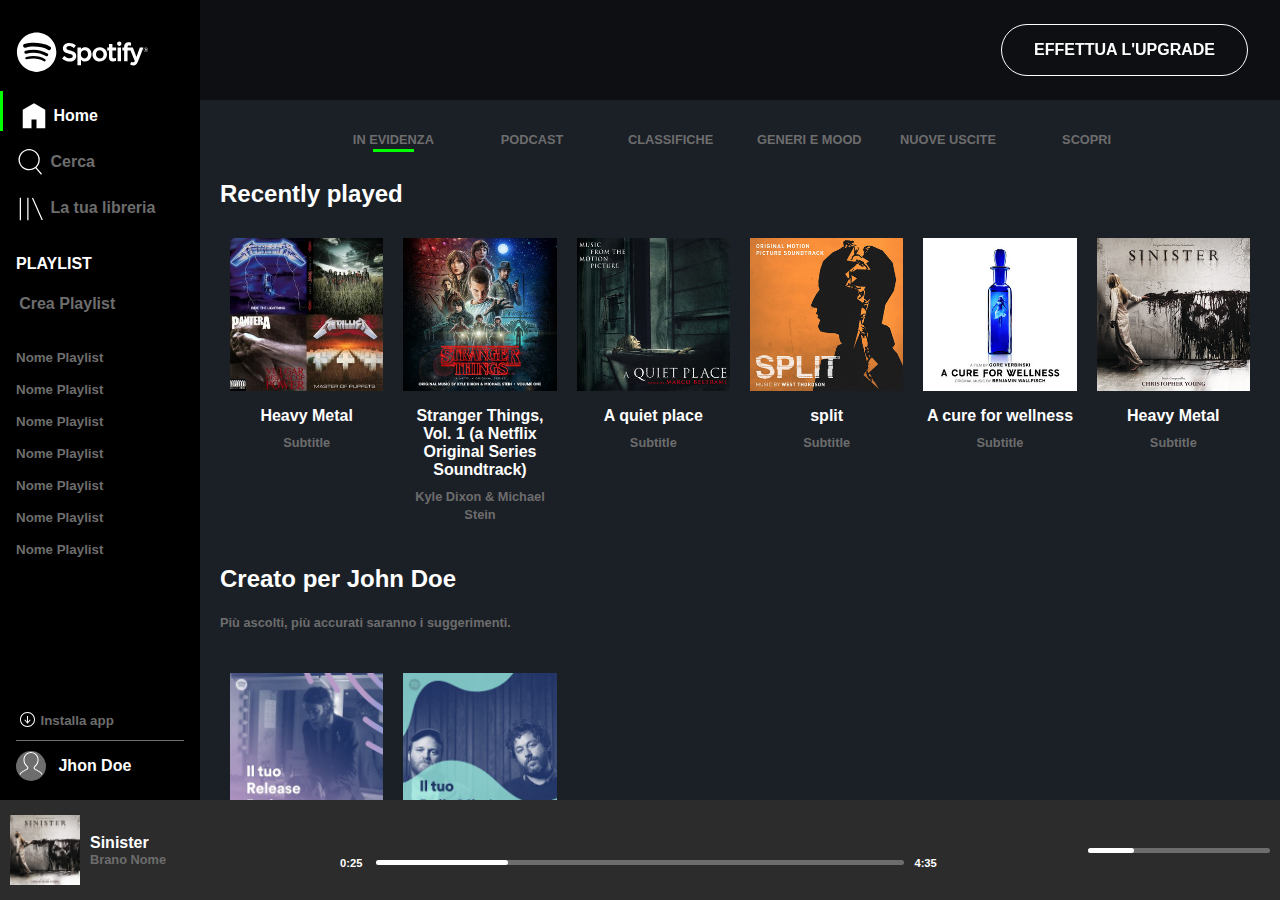
==== Bonus/index.html @ 8b824343 "creazione cartella bonus con file annessi" ====
<!DOCTYPE html>
<html lang="en">
<head>
    <meta charset="UTF-8">
    <meta http-equiv="X-UA-Compatible" content="IE=edge">
    <meta name="viewport" content="width=device-width, initial-scale=1.0">
    <title>Spotify</title>
    <link rel="stylesheet" href="css/style.css">
    <meta name="viewport" content="width=device-width, initial-scale=1.0">
    <link rel="stylesheet" href="https://cdnjs.cloudflare.com/ajax/libs/font-awesome/6.3.0/css/all.min.css" integrity="sha512-SzlrxWUlpfuzQ+pcUCosxcglQRNAq/DZjVsC0lE40xsADsfeQoEypE+enwcOiGjk/bSuGGKHEyjSoQ1zVisanQ==" crossorigin="anonymous" referrerpolicy="no-referrer" />

</head>
<body>
    <main class="flex">
        <aside>
            <nav class="barra_ricerca">
                <div class="barra_alta">
                    <section id="logo" class="barra_padding">
                        <a class="logo_piccolo" href="#">
                            <img class="image font_big" src="img/logo-small.svg" alt="logo spotify">
                            
                        </a>

                        <a class="none" href="#">
                            <img class="image image_big" src="img/logo.svg" alt="logo spotify">                            
                        </a>   
                    </section>
                    
    
                    <section id="naviga">
                        <a class="desc_nav border" href="#">
                            <img class="image" src="img/home.svg" alt="home">
                            <span class="vertical_a none">Home</span>
                        </a>
    
                        <a class="desc_nav barra_padding" href="#">
                            <img class="image" src="img/search.svg" alt="ricerca">
                            <span class="vertical_a g_color none">Cerca</span>
                        </a>
    
                        <a class="desc_nav barra_padding" href="#">
                            <img class="image" src="img/libreria.svg" alt="libreria">
                            <span class="vertical_a g_color none">La tua libreria</span>
                        </a>
                    </section>
    
                    <section id="playlist" class="barra_padding" >
                        <div class="crea_p none">
                            <h4>PLAYLIST</h4>
                            <i class="icon_img fa-solid fa-square-plus"></i>
                            <span class="vertical_a g_color hover_combo">Crea Playlist</span>   
                        </div>
    
                        <div class="lista_p none">
                            <ul class="smaller">
                                <li class="vertical_a g_color">Nome Playlist</li>
                                <li class="vertical_a g_color">Nome Playlist</li>
                                <li class="vertical_a g_color">Nome Playlist</li>
                                <li class="vertical_a g_color">Nome Playlist</li>
                                <li class="vertical_a g_color">Nome Playlist</li>
                                <li class="vertical_a g_color">Nome Playlist</li>
                                <li class="vertical_a g_color">Nome Playlist</li>
                            </ul>
                            
                        </div>
                    </section>
                </div>
                
                <div class="barra_bassa barra_padding">
                    <section id="azioni">
                        <a class="desc_nav border_b" href="#">
                            <img class="image img_smaller" src="img/download.svg" alt="ricerca">
                            <span class="vertical_a g_color smaller none">Installa app</span>
                        </a>
                        
                        <a class="desc_nav" href="#">
                            <img class="image bg_color" src="img/profile.svg" alt="home">
                            <span class="vertical_a none">Jhon Doe</span>
                        </a>
                    </section>
                </div>
            </nav>
        </aside>

        <section id="esplora">
            <div class="esplora_header allinea flex">
                <a class="btn" href="">EFFETTUA L'UPGRADE</a>
            </div>

            <nav class="categorie">
                <ul class="categorie_list flex">
                    <li class="li_hov"><a class="bordo bordo_piccolo" href="#">IN EVIDENZA</a></li>
                    <li class="li_hov"><a class="bordo bordo_hov" href="#">PODCAST</a></li>
                    <li class="li_hov"><a class="bordo bordo_hov" href="#">CLASSIFICHE</a></li>
                    <li class="li_hov"><a class="bordo bordo_hov" href="#">GENERI E MOOD</a></li>
                    <li class="li_hov"><a class="bordo bordo_hov" href="#">NUOVE USCITE</a></li>
                    <li class="li_hov"><a class="bordo bordo_hov" href="#">SCOPRI</a></li>
                </ul>
            </nav>

            <section id="recenti">
                <h2>Recently played</h2>

                <div class="recenti_list flex">
                    <div class="brano">
                        <div class="img">
                            <img class="album" src="img/metal_lifting.jpg" alt="album metal">
                            <div class="layover">
                                <i class="icona_colore fa-regular fa-circle-play"></i>
                            </div>
                        </div>
                        <h4>Heavy Metal</h4>
                        <span class="artista">Subtitle</span>
                    </div>

                    <div class="brano">
                        <div class="img">
                            <img class="album" src="img/stranger.jpeg" alt="album stranger things">
                            <div class="layover">
                                <i class="icona_colore fa-regular fa-circle-play"></i>
                            </div>
                        </div>
                        <h4>Stranger Things, Vol. 1 (a Netflix Original Series Soundtrack)</h4>
                        <span class="artista">Kyle Dixon & Michael Stein</span>
                    </div>

                    <div class="brano">
                        <div class="img">
                            <img class="album" src="img/aquietplace.jpeg" alt="album a quiet place">
                            <div class="layover">
                                <i class="icona_colore fa-regular fa-circle-play"></i>
                            </div>
                        </div>
                        <h4>A quiet place</h4>
                        <span class="artista">Subtitle</span>
                    </div>

                    <div class="brano">
                        <div class="img">
                            <img class="album" src="img/split.jpeg" alt=" album split">
                            <div class="layover">
                                <i class="icona_colore fa-regular fa-circle-play"></i>
                            </div>
                        </div>
                        <h4>split</h4>
                        <span class="artista">Subtitle</span>
                    </div>

                    <div class="brano">
                        <div class="img">
                            <img class="album" src="img/cure.jpeg" alt="album a cure">
                            <div class="layover">
                                <i class="icona_colore fa-regular fa-circle-play"></i>
                            </div>
                        </div>
                        <h4>A cure for wellness</h4>
                        <span class="artista">Subtitle</span>
                    </div>

                    <div class="brano">
                        <div class="img">
                            <img class="album" src="img/sinister.jpeg" alt="album sinister">
                            <div class="layover">
                                <i class="icona_colore fa-regular fa-circle-play"></i>
                            </div>
                        </div>
                        <h4>Heavy Metal</h4>
                        <span class="artista">Subtitle</span>
                    </div>

                </div>
            </section>

            <section id="per_te">
                <h2>Creato per John Doe</h2>
                <span class="sottotitolo">Più ascolti, più accurati saranno i suggerimenti.</span>

                <div class="per_te_list flex">
                    <div class="brano">
                        <div class="img">
                            <img class="album" src="img/radar.jpeg" alt="album per te">
                            <div class="layover">
                                <i class="icona_colore fa-regular fa-circle-play"></i>
                            </div>
                        </div>
                        <h4>Release Radar</h4>
                        
                    </div>

                    <div class="brano">
                        <div class="img">
                            <img class="album" src="img/mixdaily.jpeg" alt="album daily mix">
                            <div class="layover">
                                <i class="icona_colore fa-regular fa-circle-play"></i>
                            </div>
                        </div>
                        <h4>Daily Mix 1</h4>
                    </div>
                </div>
            </section>
            

            <section id="popolari">
                <h2>Artisti più popolari</h2>
                <span class="sottotitolo">Più ascolti, più accurati saranno i suggerimenti.</span>
                <div class="popolari_list flex">
                    <div class="brano">
                        <div class="img">
                            <img class="album album_tondo" src="img/youg.jpeg" alt="album popolare">
                            <div class="layover layover_border">
                                <i class="icona_colore fa-regular fa-circle-play"></i>
                            </div>
                        </div>
                        <h4>Lana del Ray</h4>
                        
                    </div>

                    <div class="brano">
                        <div class="img img_radius">
                            <img class="album album_tondo" src="img/einaudi.jpeg" alt="album popolare 2">
                            <div class="layover layover_border">
                                <i class="icona_colore fa-regular fa-circle-play"></i>
                            </div>
                        </div>
                        <h4>Ludovico Einaudi</h4>
                    </div>
                </div>
            </section>
        </section>
    </main>

    <footer>
        <div class="container flex flex_between">
            <div class="canzone flex col">
                <div class="album_attivo flex">
                    <img class="album_mini" src="img/sinister.jpeg" alt="album attivo">
                </div>

                <div class="titolo_autore flex">
                    <h4>Sinister</h4>
                    <span>Brano Nome</span>
                </div>

                <div class="azioni flex">
                    <i class="ico_azioni fa-regular fa-heart"></i>
                    <i class="ico_azioni fa-regular fa-folder"></i>
                </div>
            </div>

            <div class="barra_rip flex">
                <div class="tasti_rip">
                    <i class="fa-solid fa-shuffle"></i>
                    <i class="fa-solid fa-backward-step"></i>
                    <i class="play_b fa-regular fa-circle-play"></i>
                    <i class="fa-solid fa-forward-step"></i>
                    <i class="fa-solid fa-rotate-right"></i>

                </div>

                <div class="sez_barra flex">
                    <div class="tempo">0:25</div>
                    
                    <div class="barra">
                        <div class="barra_mini">
                            <div class="punto"></div>
                        </div>
                    </div>

                    <div class="tempo">4:35</div>
                    
                </div>
            </div>

            <div class=" volume flex col">
                <i class="fa-solid fa-bars"></i>
                <i class="fa-solid fa-tv"></i>
                <i class="fa-solid fa-volume-high"></i>
                <div class="barra">
                    <div class="barra_mini">
                        <div class="punto"></div>
                    </div>
                </div>
            </div>
        </div>
    </footer>
</body>
</html>
---- Bonus/css/style.css ----
* {
    padding: 0;
    margin: 0;
    box-sizing: border-box;
}

body {
    font-family: sans-serif;
    min-width: 435px;
}

/* inizio debug */



.li_sopra {
    font-size: 1.5rem;
}


.li_sotto {
    margin-top: 3rem;
}
.ul_sopra li {
    padding: 10px; 
}

.libreria {
    width: 100%;
}

.playlist {
    
    background-color: red;
    display: none;
    height: 200px;
    font-size: 1rem;
}

.playlist span {
    display: block;
}


.barra_bassa {
    background-color: black;
    height: 100px;
 }

/* 
fine debug */

/* inizio utility */

:root {
    --gray-f: #2c2c2c;
    --main-c: #1b1f26;
    --black: #000;
    --white: #fff;
    --gray-font: #6d6d6d;
    --barra: #c4fa6c;
}

.flex {
    display: flex;
}

.flex_between {
    justify-content: space-between;
}

/* fine utility */

main {
    height: calc(100vh - 100px);
    background-color: var(--main-c);
    overflow: hidden;
}

.barra_ricerca {
    width: 50px;
    background-color: var(--black);
    height: calc(100vh - 100px);
    min-height: 450px;
    flex-wrap: wrap;
    padding-bottom: 1rem;
    display: flex;
    flex-direction: column;
    overflow: hidden;
}


.barra_alta {
    height: calc(100% - 100px);
    display: flex;
    flex-direction: column;
    overflow: hidden;
}
.image {
    height: 30px;
    vertical-align: middle;
    
}

.g_color:hover, .icon_img:hover {
    color: var(--white);
}

.img_smaller {
    height: 20px;
}
.smaller {
    font-size: smaller;
}

.bg_color {
    background-color: var(--gray-font);
    border-radius: 50%;
    width: 30px;
    height: 30px;
    padding: 1px;
    margin-right: 0.5rem;
}
.crea_p h4 {
    color: var(--white);
    padding: 1rem 0 0.5rem;
}
.icon_img {
    color: var(--gray-font);
    font-size: 2.5rem;
    vertical-align: middle;
    padding-right: 0.2rem;
}



.image_big {
    display: none;
}

.border_b {
    border-bottom: 1px solid var(--black);
}
.desc_nav {
    display: block;
    text-decoration: none;
    color: var(--white);
    padding: 10px 0;
    font-size: 1rem;
}

 .vertical_a {
    vertical-align: middle;
    display: inline-block;
    font-weight: bold;
 }

 .smaller li {
    display: block;
 }
 .g_color {
    color: var(--gray-font);
 }

 
 .border {
    padding-left: 10px;
    padding-bottom: 0;
}
 
.barra_padding {
    padding: 10px 10px 0;
}

 #playlist {
    display: flex;
    flex-direction: column;
    overflow: hidden;
 }

 .lista_p {
    padding-top: 1rem;
    line-height: 2rem;
    overflow-y: scroll;

 }

 .none {
    display: none;
 }
 
.esplora_header {
 height: 100px;
 background-color: rgba(0, 0, 0, 0.5);
 width: calc(100% - 50px);
 position: fixed;
 top: 0;
 left: 50px;
 padding: 2rem;
 z-index: 999999;
}

.btn {
    padding: 1rem 2rem;
    justify-content: flex-end;
    border: 1px solid var(--white);
    border-radius: 30px;
    text-decoration: none;
    color: var(--white);
    font-weight: bold;
}

.btn:hover, .play_b:hover {
    transform: scale(1.1);
}
.allinea {
    align-items: center;
    justify-content: flex-end;
    padding-left: 5rem;
}
#esplora {
    width: 100%;
    padding: 20px;
    overflow-y: scroll;
}
.categorie {
    padding-top: 100px;
}

.categorie_list {
    flex-wrap: wrap;
    text-align: center;
    justify-content: center;
    align-items: center;
    padding-top: 10px;
    margin: auto;
}
.categorie_list li {
    width: calc(100% / 4);
    margin-bottom: 2rem;
    list-style-type: none;
    
}

.bordo_piccolo {
    padding-bottom: 5px;
    position: relative;
    
}

.bordo {
    text-decoration: none;
    color: var(--gray-font);
    font-weight: bolder;
    font-size: 0.8rem;
}

.bordo:hover {
    color: var(--white);
}
.bordo_piccolo:before {
    content : "";
    position: absolute;
    left    :  25% ;
    bottom  : 0;
    height  : 1px;
    width   : 50%; 
    border-bottom: 3px solid lime;
  }

#recenti h2 {
    padding-bottom: 20px;
    color: var(--white);
}

.recenti_list, .per_te_list {
    flex-wrap: wrap;
}

.per_te_list, .popolari_list {
    margin-top: 2rem;
}
.brano {
    width: 50%;
    padding: 10px;
    text-align: center;
}

.album {
    width: 100%;
    display: block;
    margin-bottom: 1rem;
}

.brano h4 {
    color: var(--white);
    margin-bottom: 0.5rem;
}
.artista, .sottotitolo {
    font-size: 0.8rem;
    color: var(--gray-font);
    font-weight: bold;
}

#per_te h2, #popolari h2 {
    padding-top: 2rem;
    padding-bottom: 20px;
    color: var(--white);
}

.album_tondo {
    object-fit: cover;
    border-radius: 50%;
    background-color: var(--main-c);
}

.img {
    position: relative;
}

.layover_border {
    border-radius: 50%;
}
.layover {
    background-color: rgba(0, 0, 0, 0.7);
    display: none;
    position: absolute;
    top: 0;
    left: 0;
    width: 100%;
    bottom: 0;
}

.brano:hover .layover {
    display: flex;
    justify-content: center;
    align-items: center;
}


.icona_colore {
    color: var(--white);
    font-size: 2.5rem;
}
footer {
    background-color: var(--gray-f);
    height: 100px;
   
    
}

.container {
    width: 100%;
    height: 100px;
}

.col {
    width: 200px;
    height: 100px;
    padding: 10px 5px;
}

.album_mini {
    width: 100%;
}
.album_attivo {
    width: 70px;
    align-items: center;
    justify-content: flex-end;
    margin-right: 10px;
}

.titolo_autore {
    justify-content: center;
    flex-direction: column;
}
.titolo_autore h4 {
    color: var(--white);
}

.titolo_autore span {
    color: var(--gray-font);
    font-size: 0.8rem;
    font-weight: bold;
}

.titolo_autore span:hover {
    text-decoration: underline;
}

.azioni {
    flex-direction: column;
    justify-content: center;
}

.ico_azioni {
    color: var(--gray-font);
    padding: 5px 0;
}

.ico_azioni:hover {
    color: var(--white);
}

.barra_rip {
    flex-direction: column;
    align-items: center;
    width: 50%;
    padding: 0 10px;
}

.tasti_rip i {
    padding-right: 5px;
    color: var(--white);
    font-size: 1rem;
    text-align: center;
    line-height: 50px;
    
}

.tasti_rip .play_b {
    font-size: 1.7rem;
}

.tasti_rip {
    height: 50%;
}
.sez_barra {
    width: 100%;
    height: 25%;
    justify-content: space-between;
    align-items: center;
}

.barra {
    width: 100%;
    height: 5px;
    background-color: var(--gray-font);
    border-radius: 5px;
    
}

.barra_mini {
    width: 25%;
    height: 5px;
    background-color: var(--white);
    border-radius: 5px;
    position: relative;
}

.punto {
    height: 15px;
    width: 15px;
    background-color: var(--white);
    border-radius: 50%;
    position: absolute;
    right: 0;
    top: -5px;
    display: none;
}

.barra:hover .punto {
    display: block;
}

.barra:hover .barra_mini {
    background-color: var(--barra);
}

.tempo {
    width: 30px;
    margin: 0 10px;
    color: var(--white);
    font-size: 0.7rem;
    font-weight: bold;
}

.volume {
    align-items: center;
}
.volume i {
    padding-right: 5px;
    color: var(--white);
    font-size: 1rem;
}




@media screen and (min-width: 576px) {
    .barra_ricerca {
        width: 200px;
    }
    .esplora_header {
        width: calc(100% - 200px);
        left: 200px;
    }
    .categorie_list li {
        width: calc(100% / 3);
    }
    .playlist {
        display: flex;
    }
    .none {
        display: inline-block;
    }
    .barra_padding {
        padding: 1rem 1rem 0;
    }
    .logo_piccolo {
        display: none;
    }
    .border_b {
        border-bottom: 1px solid var(--gray-font);
    }
    
    .image_big {
        display: inline-block;
        margin-bottom: 2rem;
        height: 40px;
        
        margin-top: 1rem;
    }
    .border {
        border-left: 3px solid lime;
        padding-left: 1rem;
        margin-top: -0.8rem;    
     }
}

@media screen and (min-width: 768px) {
    
    .categorie_list li {
        width: calc(100% / 5);
    }
    .brano {
        width: 25%;
    }
    .col {
        width: 250px;
        padding: 10px;
    }
    .azioni {
        flex-direction: row;
        align-items: center;
    }
    .ico_azioni {
        color: var(--gray-font);
        padding: 0 5px;
    }
    .tasti_rip i, .volume i {
        padding-right: 1rem;
        font-size: 1.2rem; 
    }
    .azioni {
        padding-left: 10px;
      }
}

@media screen and (min-width: 992px) {
    .categorie_list li {
        width: calc(100% / 6);
    }
    .brano {
        width: calc(100% / 6);
    }
    .categorie_list {
        max-width: 80%;
    }
}
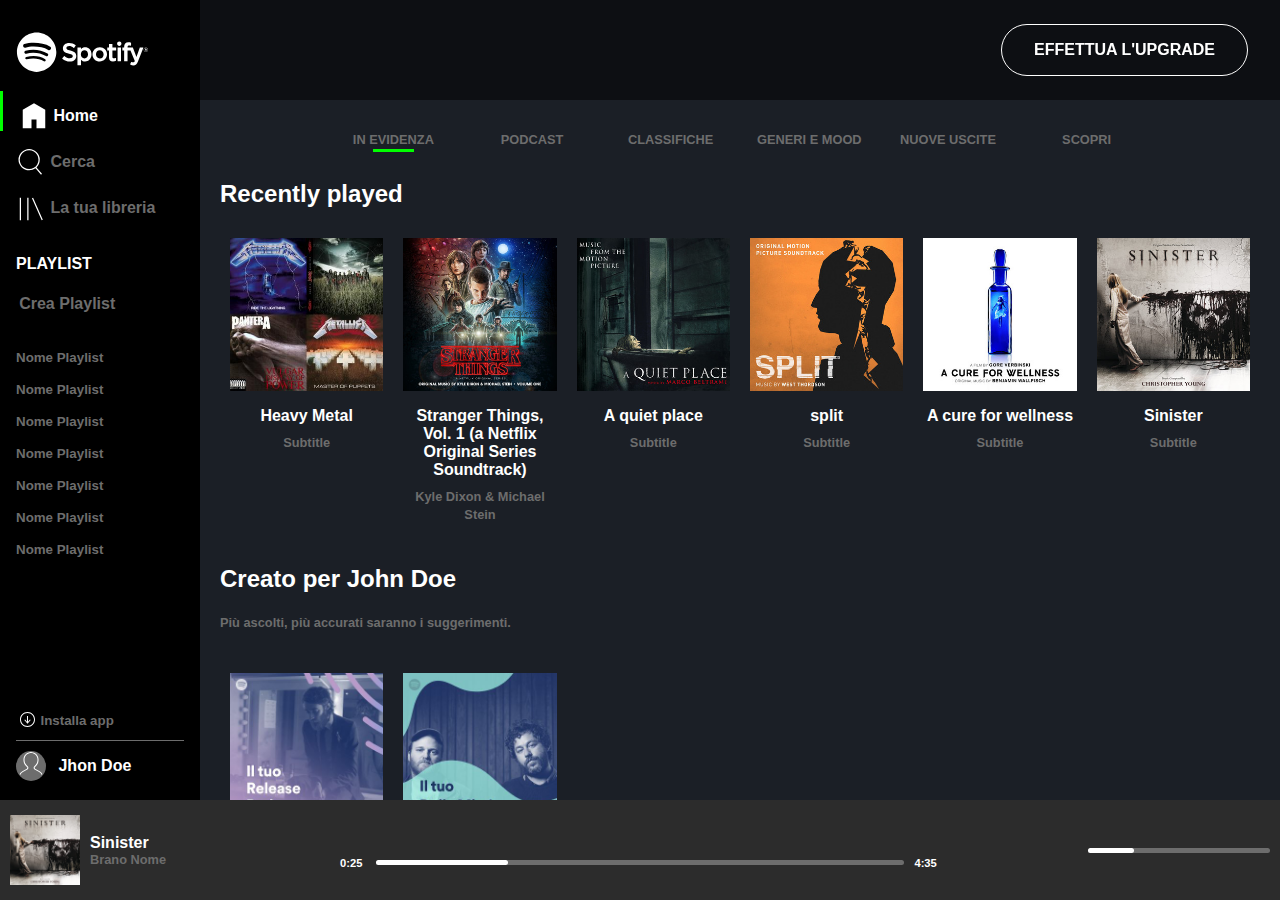
==== commit 6cc385fd: "modifica titolo" ====
--- a/Bonus/index.html
+++ b/Bonus/index.html
@@ -164,7 +164,7 @@
                                 <i class="icona_colore fa-regular fa-circle-play"></i>
                             </div>
                         </div>
-                        <h4>Heavy Metal</h4>
+                        <h4>Sinister</h4>
                         <span class="artista">Subtitle</span>
                     </div>
 
--- a/Bonus/css/style.css
+++ b/Bonus/css/style.css
@@ -273,8 +273,12 @@
     color: var(--white);
 }
 
-.recenti_list, .per_te_list {
+.per_te_list {
     flex-wrap: wrap;
+}
+
+.recenti_list {
+    overflow: hidden;
 }
 
 .per_te_list, .popolari_list {
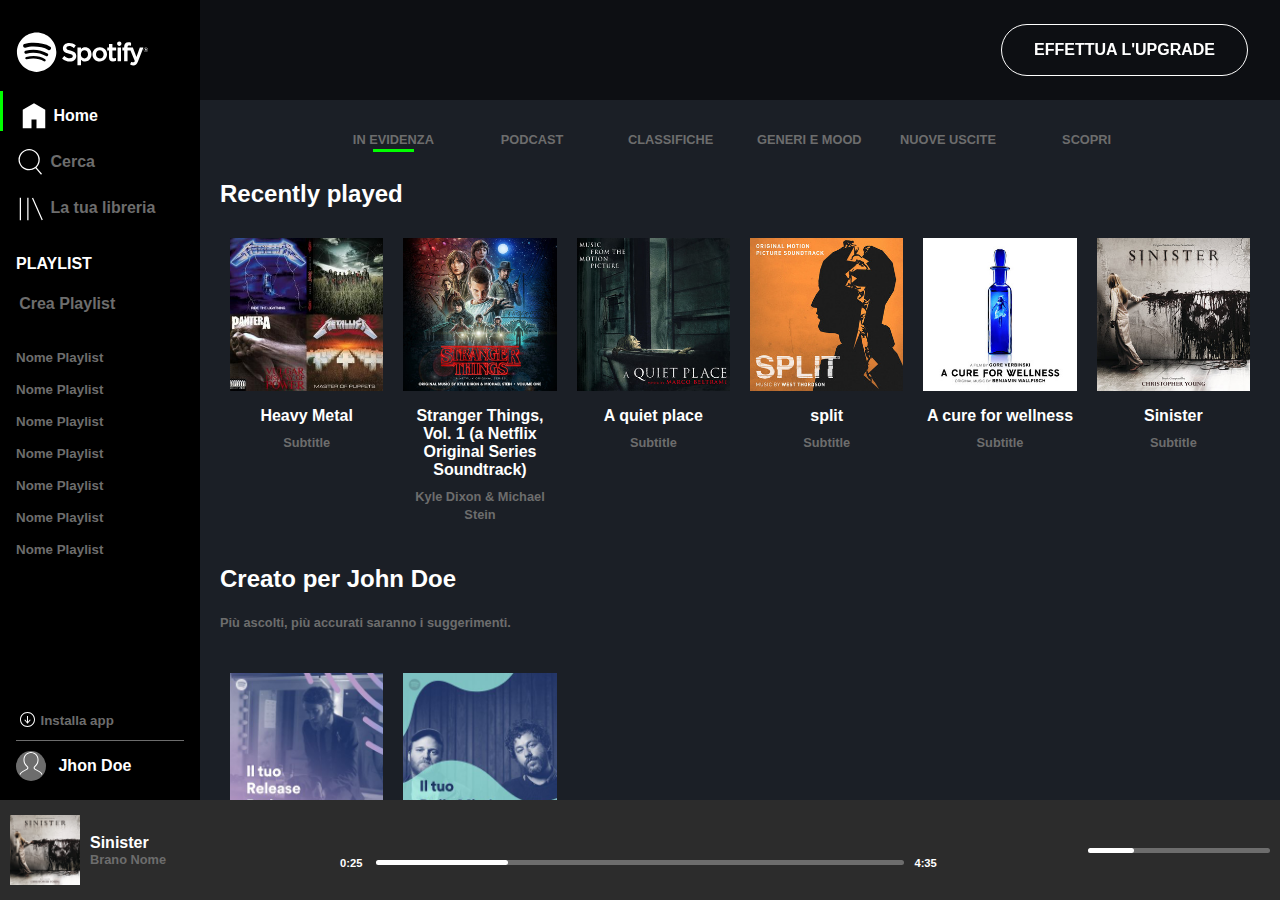
==== commit 1e5baaf3: "animazioni varie" ====
--- a/Bonus/index.html
+++ b/Bonus/index.html
@@ -253,7 +253,7 @@
                     <i class="fa-solid fa-backward-step"></i>
                     <i class="play_b fa-regular fa-circle-play"></i>
                     <i class="fa-solid fa-forward-step"></i>
-                    <i class="fa-solid fa-rotate-right"></i>
+                    <i class="rotazione fa-solid fa-rotate-right"></i>
 
                 </div>
 
--- a/Bonus/css/style.css
+++ b/Bonus/css/style.css
@@ -106,6 +106,22 @@
     color: var(--white);
 }
 
+
+#playlist:hover .icon_img {
+    animation: rotate 3s;
+    animation-iteration-count: infinite;
+    animation-timing-function: ease-in;
+}
+
+@keyframes rotate {
+    0% {
+        transform: rotate(0deg);
+    }
+    100%{
+        transform: rotate(360deg);
+    }
+}
+
 .img_smaller {
     height: 20px;
 }
@@ -137,6 +153,24 @@
 .image_big {
     display: none;
 }
+
+#logo:hover .image_big {
+    animation: increase 5s;
+}
+
+@keyframes increase {
+    0% {
+        transform: scale(1);
+    }
+    
+    75% {
+        transform: scale(1.2);
+    }
+    100%{
+        transform: scale(1);
+    }
+}
+
 
 .border_b {
     border-bottom: 1px solid var(--black);
@@ -274,7 +308,7 @@
 }
 
 .per_te_list {
-    flex-wrap: wrap;
+    overflow: hidden;
 }
 
 .recenti_list {
@@ -285,7 +319,7 @@
     margin-top: 2rem;
 }
 .brano {
-    width: 50%;
+    min-width: 50%;
     padding: 10px;
     text-align: center;
 }
@@ -395,6 +429,7 @@
 .azioni {
     flex-direction: column;
     justify-content: center;
+    padding-left: 2px;
 }
 
 .ico_azioni {
@@ -420,6 +455,21 @@
     text-align: center;
     line-height: 50px;
     
+}
+
+.barra_rip:hover .rotazione{
+    animation: ruota 1s;
+    
+}
+
+@keyframes ruota {
+    0% {
+        transform: rotate(0);
+    }
+    
+    100% {
+        transform: skew(20deg,20deg);
+    }
 }
 
 .tasti_rip .play_b {
@@ -538,6 +588,9 @@
         width: calc(100% / 5);
     }
     .brano {
+        min-width: 25%;
+    }
+    .per_te_list .brano, .popolari_list .brano {
         width: 25%;
     }
     .col {
@@ -566,9 +619,21 @@
         width: calc(100% / 6);
     }
     .brano {
+        min-width: calc(100% / 6);
+    }
+    .per_te_list .brano, .popolari_list .brano {
         width: calc(100% / 6);
     }
     .categorie_list {
         max-width: 80%;
     }
+}
+
+@media screen and (max-height: 400px) {
+    .esplora_header {
+        display: none;
+    }
+    .categorie {
+        padding-top: 30px;
+    }
 }